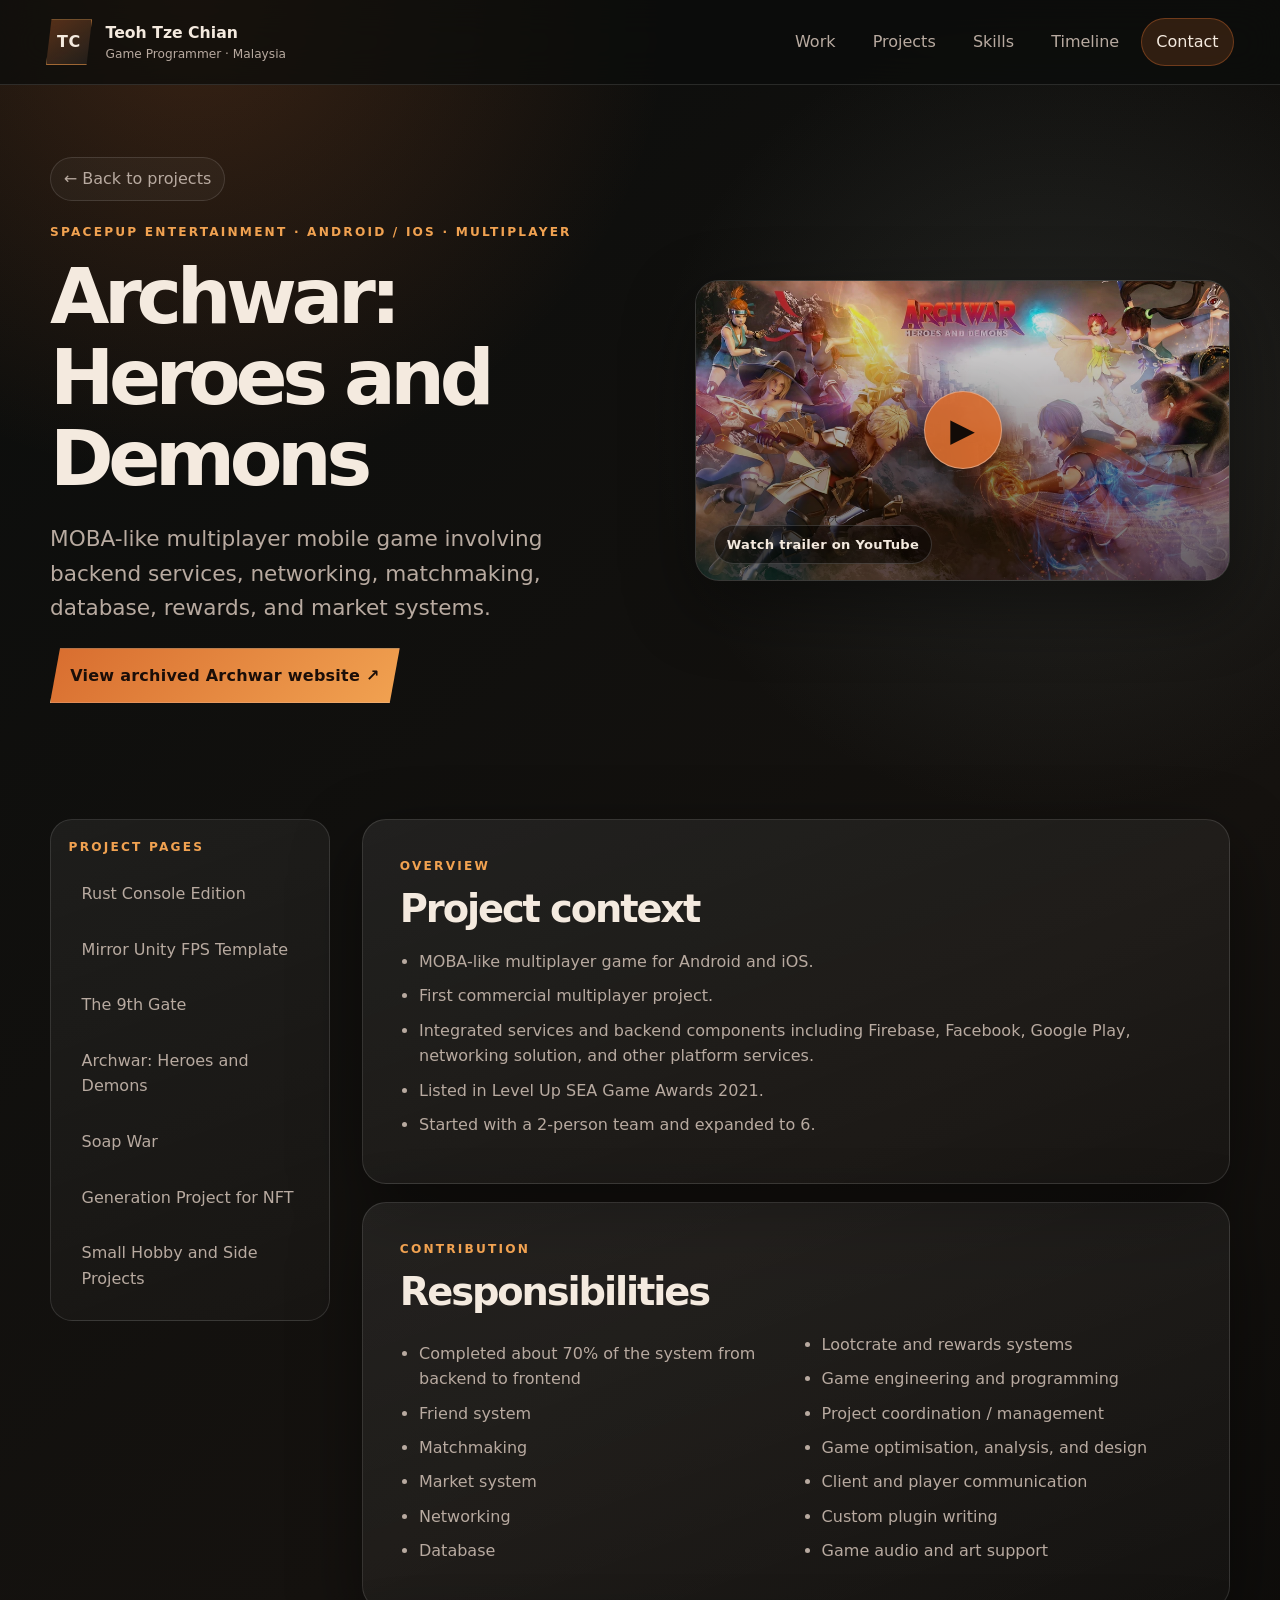
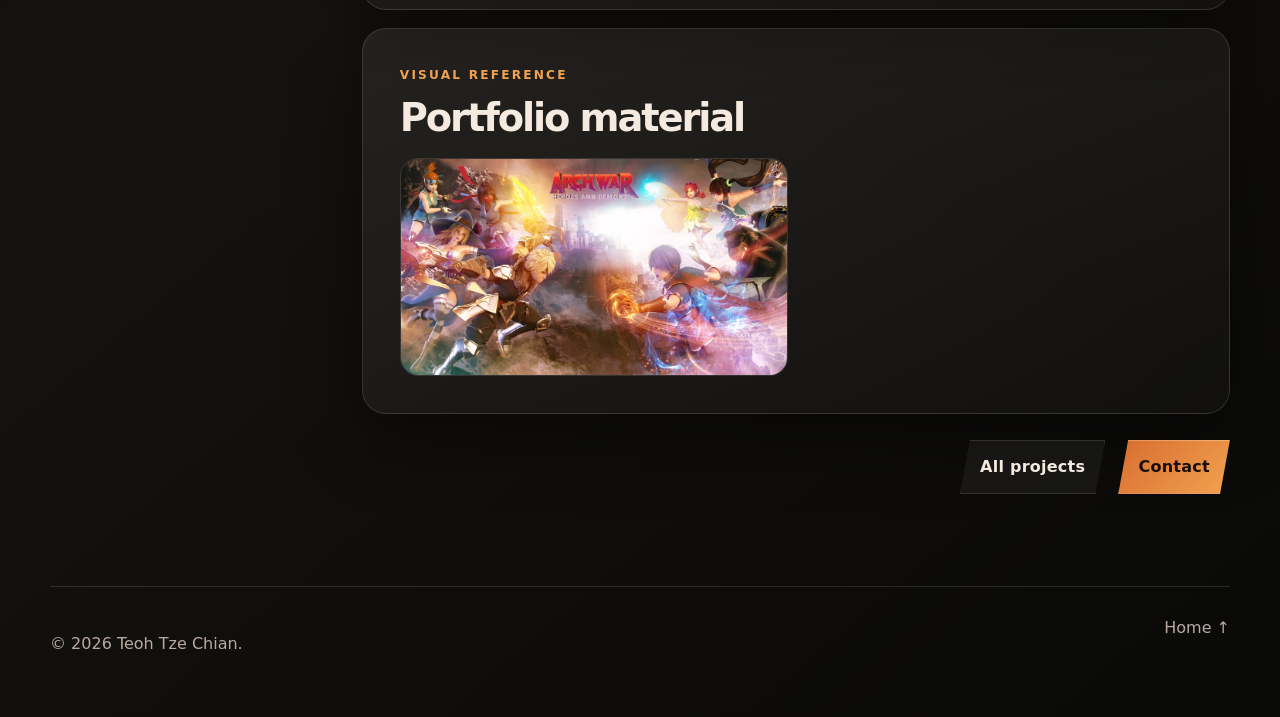
==== projects/archwar-heroes-and-demons.html @ 9b87b26b "Add files via upload" ====
<!doctype html>
<html lang="en">
<head>
  <meta charset="utf-8" />
  <meta name="viewport" content="width=device-width, initial-scale=1" />
  <meta name="description" content="Archwar: Heroes and Demons case study for Teoh Tze Chian portfolio." />
  <title>Archwar: Heroes and Demons — Teoh Tze Chian</title>
  <link rel="stylesheet" href="../style.css" />
</head>
<body>
  <div class="noise"></div>
  <header class="site-header">
    <a class="brand" href="../index.html#top" aria-label="Teoh Tze Chian portfolio home">
      <span class="brand-mark">TC</span>
      <span>
        <strong>Teoh Tze Chian</strong>
        <small>Game Programmer · Malaysia</small>
      </span>
    </a>
    <button class="nav-toggle" aria-label="Open menu" aria-expanded="false">☰</button>
    <nav class="nav">

      <a href="../index.html#work">Work</a>
      <a href="../index.html#projects">Projects</a>
      <a href="../index.html#skills">Skills</a>
      <a href="../index.html#timeline">Timeline</a>
      <a class="nav-cta" href="../index.html#contact">Contact</a>

    </nav>
  </header>

  <main>
    <section class="section project-hero-detail">
      <div class="reveal">
        <a class="back-link" href="../index.html#projects">← Back to projects</a>
        <p class="eyebrow">Spacepup Entertainment · Android / iOS · Multiplayer</p>
        <h1>Archwar: Heroes and Demons</h1>
        <p class="lead">MOBA-like multiplayer mobile game involving backend services, networking, matchmaking, database, rewards, and market systems.</p>
        <div class="project-link-actions">
          <a class="button primary" href="https://web.archive.org/web/20220521020016/http://archwar.com/" target="_blank" rel="noopener noreferrer">View archived Archwar website ↗</a>
        </div>
      </div>
      <a class="detail-visual trailer-link reveal" href="https://www.youtube.com/watch?v=JrUa4kXXRLE" target="_blank" rel="noopener noreferrer" aria-label="Open Archwar: Heroes and Demons trailer on YouTube">
        <img src="../assets/archwar-promo.png" alt="Archwar: Heroes and Demons trailer preview" loading="lazy">
        <span class="play-button" aria-hidden="true">▶</span>
        <span class="trailer-label">Watch trailer on YouTube</span>
      </a>
    </section>

    <section class="section detail-layout">
      <aside class="project-side reveal">
        <p class="eyebrow">Project pages</p>
        <nav class="side-nav">
          <a href="rust-console-edition.html">Rust Console Edition</a>
          <a href="mirror-unity-fps-template.html">Mirror Unity FPS Template</a>
<a href="the-9th-gate.html">The 9th Gate</a>
<a href="archwar-heroes-and-demons.html">Archwar: Heroes and Demons</a>
<a href="soap-war.html">Soap War</a>
<a href="nft-generation-tool.html">Generation Project for NFT</a>
<a href="side-projects.html">Small Hobby and Side Projects</a>
        </nav>
      </aside>

      <article class="case-study reveal">
        <div class="case-block">
          <p class="eyebrow">Overview</p>
          <h2>Project context</h2>
          <ul class="detail-list">
            <li>MOBA-like multiplayer game for Android and iOS.</li>
<li>First commercial multiplayer project.</li>
<li>Integrated services and backend components including Firebase, Facebook, Google Play, networking solution, and other platform services.</li>
<li>Listed in Level Up SEA Game Awards 2021.</li>
<li>Started with a 2-person team and expanded to 6.</li>
          </ul>
        </div>

        <div class="case-block">
          <p class="eyebrow">Contribution</p>
          <h2>Responsibilities</h2>
          <ul class="detail-list two-col">
            <li>Completed about 70% of the system from backend to frontend</li>
<li>Friend system</li>
<li>Matchmaking</li>
<li>Market system</li>
<li>Networking</li>
<li>Database</li>
<li>Lootcrate and rewards systems</li>
<li>Game engineering and programming</li>
<li>Project coordination / management</li>
<li>Game optimisation, analysis, and design</li>
<li>Client and player communication</li>
<li>Custom plugin writing</li>
<li>Game audio and art support</li>
          </ul>
        </div>

        <div class="case-block">
          <p class="eyebrow">Visual reference</p>
          <h2>Portfolio material</h2>
          <div class="detail-gallery">
            <img src="../assets/archwar-promo.webp" alt="Archwar: Heroes and Demons trailer promotional image" loading="lazy">
          </div>
        </div>

        <div class="case-footer">
          <a class="button ghost" href="../index.html#projects">All projects</a>
          <a class="button primary" href="../index.html#contact">Contact</a>
        </div>
      </article>
    </section>
  </main>

  <footer class="site-footer">
    <p>© <span id="year"></span> Teoh Tze Chian.</p>
    <a href="../index.html#top">Home ↑</a>
  </footer>

  <script src="../script.js"></script>
</body>
</html>
---- style.css ----
:root{
  --bg:#0b0d0c;
  --bg-2:#15120f;
  --panel:#181a18;
  --panel-2:#221c16;
  --text:#f4eadf;
  --muted:#b8aaa0;
  --line:rgba(255,255,255,.12);
  --accent:#d86d2f;
  --accent-2:#f1a251;
  --steel:#7e8b88;
  --shadow:0 24px 70px rgba(0,0,0,.45);
  --radius:24px;
  --max:1180px;
}
*{box-sizing:border-box}
html{scroll-behavior:smooth}
body{
  margin:0;
  font-family:Inter, ui-sans-serif, system-ui, -apple-system, BlinkMacSystemFont, "Segoe UI", sans-serif;
  color:var(--text);
  background:
    radial-gradient(circle at 15% 0%, rgba(216,109,47,.22), transparent 30rem),
    radial-gradient(circle at 82% 18%, rgba(126,139,136,.18), transparent 25rem),
    linear-gradient(140deg, var(--bg), var(--bg-2) 55%, #090908);
  line-height:1.6;
}
.noise{
  pointer-events:none;
  position:fixed;
  inset:0;
  opacity:.08;
  background-image:
    linear-gradient(90deg, rgba(255,255,255,.08) 1px, transparent 1px),
    linear-gradient(rgba(255,255,255,.06) 1px, transparent 1px);
  background-size:48px 48px;
  mask-image:linear-gradient(to bottom, #000, transparent 80%);
  z-index:0;
}
a{color:inherit;text-decoration:none}
img{max-width:100%;display:block}
.site-header{
  position:sticky;
  top:0;
  z-index:10;
  display:flex;
  align-items:center;
  justify-content:space-between;
  gap:1rem;
  padding:18px clamp(18px,4vw,46px);
  background:rgba(11,13,12,.74);
  backdrop-filter:blur(18px);
  border-bottom:1px solid var(--line);
}
.brand{display:flex;align-items:center;gap:.85rem}
.brand-mark{
  display:grid;
  place-items:center;
  width:46px;
  height:46px;
  border:1px solid rgba(241,162,81,.5);
  background:linear-gradient(145deg, rgba(216,109,47,.35), rgba(255,255,255,.06));
  clip-path:polygon(12% 0,100% 0,88% 100%,0 100%);
  font-weight:900;
  letter-spacing:.04em;
}
.brand strong{display:block;font-size:.98rem}
.brand small{display:block;color:var(--muted);font-size:.76rem}
.nav{display:flex;align-items:center;gap:.4rem}
.nav a{
  padding:.65rem .9rem;
  color:var(--muted);
  border:1px solid transparent;
  border-radius:999px;
}
.nav a:hover,.nav a:focus{color:var(--text);border-color:var(--line);background:rgba(255,255,255,.04)}
.nav .nav-cta{color:var(--text);background:rgba(216,109,47,.18);border-color:rgba(216,109,47,.38)}
.nav-toggle{display:none;background:none;border:1px solid var(--line);color:var(--text);border-radius:12px;padding:.5rem .7rem;font-size:1.1rem}
.section{
  width:min(var(--max), calc(100% - 32px));
  margin-inline:auto;
  padding:92px 0;
  position:relative;
  z-index:1;
}
.hero{
  min-height:calc(100vh - 83px);
  display:grid;
  grid-template-columns:1.12fr .88fr;
  gap:clamp(28px,5vw,64px);
  align-items:center;
}
.eyebrow{
  margin:0 0 .8rem;
  color:var(--accent-2);
  text-transform:uppercase;
  letter-spacing:.18em;
  font-size:.76rem;
  font-weight:800;
}
h1,h2,h3{line-height:1.06;margin:0}
h1{font-size:clamp(3rem,7vw,6.6rem);letter-spacing:-.07em;max-width:970px}
h2{font-size:clamp(2rem,4.2vw,4.5rem);letter-spacing:-.055em}
h3{font-size:1.45rem;letter-spacing:-.025em}
.lead{font-size:clamp(1.06rem,1.8vw,1.35rem);color:var(--muted);max-width:740px;margin:1.4rem 0 0}
.hero-actions,.contact-actions{display:flex;gap:.8rem;flex-wrap:wrap;margin-top:2rem}
.button{
  display:inline-flex;
  align-items:center;
  justify-content:center;
  min-height:48px;
  padding:.85rem 1.2rem;
  border-radius:0;
  clip-path:polygon(10px 0,100% 0,calc(100% - 10px) 100%,0 100%);
  border:1px solid var(--line);
  font-weight:800;
  letter-spacing:.015em;
  transition:transform .2s ease, background .2s ease, border-color .2s ease;
}
.button:hover{transform:translateY(-2px)}
.button.primary{background:linear-gradient(135deg, var(--accent), var(--accent-2));color:#1b0e08;border-color:rgba(255,255,255,.18)}
.button.ghost{background:rgba(255,255,255,.05);color:var(--text)}
.quick-stats{
  margin:2.6rem 0 0;
  display:grid;
  grid-template-columns:repeat(3, minmax(0,1fr));
  gap:.75rem;
}
.quick-stats div,.content-card,.skill-card,.project-card,.feature-project,.contact{
  border:1px solid var(--line);
  background:linear-gradient(160deg, rgba(255,255,255,.07), rgba(255,255,255,.025));
  box-shadow:var(--shadow);
}
.quick-stats div{padding:1rem;border-radius:18px}
.quick-stats dt{font-weight:900;color:var(--accent-2);font-size:1.1rem}
.quick-stats dd{margin:.15rem 0 0;color:var(--muted);font-size:.9rem}
.hero-panel{
  min-height:530px;
  display:grid;
  place-items:center;
  border-radius:var(--radius);
  background:
    linear-gradient(135deg, rgba(216,109,47,.16), transparent 42%),
    repeating-linear-gradient(145deg, rgba(255,255,255,.055) 0 1px, transparent 1px 18px);
  border:1px solid var(--line);
  position:relative;
  overflow:hidden;
}
.hero-panel:before{
  content:"";
  position:absolute;
  inset:14%;
  background:radial-gradient(circle, rgba(241,162,81,.22), transparent 64%);
  filter:blur(8px);
}
.rust-card{
  position:relative;
  width:min(420px, 86%);
  padding:2rem;
  border:1px solid rgba(241,162,81,.35);
  background:linear-gradient(160deg, rgba(34,28,22,.96), rgba(13,14,13,.92));
  clip-path:polygon(7% 0,100% 0,93% 100%,0 100%);
}
.status-light{
  width:10px;height:10px;border-radius:50%;background:var(--accent-2);display:inline-block;
  box-shadow:0 0 22px var(--accent-2);
}
.panel-label{color:var(--muted);text-transform:uppercase;letter-spacing:.15em;font-size:.72rem;font-weight:800}
.rust-card h2{font-size:2.45rem;margin:.4rem 0}
.rust-card p{color:var(--muted)}
.survival-loop{display:flex;gap:.5rem;flex-wrap:wrap;margin-top:1.3rem}
.survival-loop span,.tag-cloud span{
  border:1px solid rgba(241,162,81,.27);
  background:rgba(216,109,47,.08);
  padding:.45rem .65rem;
  border-radius:999px;
  color:#f6d1b6;
  font-size:.84rem;
}
.split{display:grid;grid-template-columns:.78fr 1.22fr;gap:40px;align-items:start}
.content-card{border-radius:var(--radius);padding:clamp(1.4rem,3vw,2.2rem)}
.content-card p{font-size:1.08rem;color:var(--muted);margin-top:0}
.tag-cloud{display:flex;gap:.6rem;flex-wrap:wrap;margin-top:1.2rem}
.center{text-align:center;margin-inline:auto;max-width:850px}
.project-grid{display:grid;grid-template-columns:repeat(2,minmax(0,1fr));gap:1rem;margin-top:1rem}
.feature-project{
  margin-top:2.5rem;
  border-radius:var(--radius);
  padding:clamp(1.3rem,3vw,2.2rem);
  display:grid;
  grid-template-columns:1.08fr .92fr;
  gap:2rem;
  align-items:center;
  background:
    radial-gradient(circle at 100% 0, rgba(216,109,47,.22), transparent 20rem),
    linear-gradient(160deg, rgba(255,255,255,.07), rgba(255,255,255,.025));
}
.feature-project p,.project-card p,.skill-card p,.timeline p,.contact p{color:var(--muted)}
.clean-list{padding-left:1.1rem;color:var(--text)}
.project-terminal{
  border:1px solid rgba(241,162,81,.25);
  background:#0a0b0a;
  border-radius:18px;
  overflow:hidden;
}
.terminal-bar{display:flex;gap:.45rem;padding:.8rem;border-bottom:1px solid var(--line);background:rgba(255,255,255,.04)}
.terminal-bar span{width:10px;height:10px;border-radius:50%;background:rgba(241,162,81,.7)}
pre{margin:0;padding:1.2rem;white-space:pre-wrap;color:#f7c18e}
code{font-family:"SFMono-Regular",Consolas,monospace;font-size:.95rem}
.project-card{border-radius:22px;overflow:hidden}
.project-card img{
  width:100%;
  aspect-ratio:16/9;
  object-fit:cover;
  border-bottom:1px solid var(--line);
  filter:saturate(.9) contrast(1.02);
}
.project-card div{padding:1.2rem}
.project-card ul{padding-left:1.1rem;color:var(--muted)}
.project-meta{color:var(--accent-2)!important;text-transform:uppercase;letter-spacing:.12em;font-size:.72rem;font-weight:800;margin:0 0 .5rem}
.skill-section{display:grid;grid-template-columns:.8fr 1.2fr;gap:42px}
.skill-grid{display:grid;grid-template-columns:repeat(2,minmax(0,1fr));gap:1rem}
.skill-card{border-radius:22px;padding:1.35rem}
.timeline{list-style:none;padding:0;margin:2.5rem 0 0;display:grid;gap:1rem}
.timeline li{
  display:grid;
  grid-template-columns:120px 1fr;
  gap:1.2rem;
  padding:1.2rem;
  border:1px solid var(--line);
  border-radius:22px;
  background:rgba(255,255,255,.035);
}
.timeline span{color:var(--accent-2);font-weight:900}
.contact{
  text-align:center;
  border-radius:var(--radius);
  padding:clamp(2rem,5vw,4rem);
  background:
    radial-gradient(circle at 50% 0, rgba(216,109,47,.2), transparent 24rem),
    linear-gradient(160deg, rgba(255,255,255,.07), rgba(255,255,255,.025));
}
.contact p{max-width:760px;margin:1rem auto 0}
.small-note{font-size:.88rem}
.site-footer{
  position:relative;
  z-index:1;
  width:min(var(--max), calc(100% - 32px));
  margin:0 auto;
  padding:28px 0 44px;
  display:flex;
  justify-content:space-between;
  gap:1rem;
  color:var(--muted);
  border-top:1px solid var(--line);
}
.reveal{opacity:0;transform:translateY(18px);transition:opacity .7s ease, transform .7s ease}
.reveal.visible{opacity:1;transform:none}
@media (max-width:900px){
  .nav-toggle{display:block}
  .nav{
    position:absolute;
    top:100%;
    right:16px;
    left:16px;
    display:none;
    flex-direction:column;
    align-items:stretch;
    padding:12px;
    border:1px solid var(--line);
    border-radius:18px;
    background:#10110f;
  }
  .nav.open{display:flex}
  .hero,.split,.feature-project,.skill-section{grid-template-columns:1fr}
  .hero{min-height:auto;padding-top:56px}
  .hero-panel{min-height:390px}
  .quick-stats,.project-grid,.skill-grid{grid-template-columns:1fr}
  .timeline li{grid-template-columns:1fr}
  .site-footer{flex-direction:column}
}
@media (prefers-reduced-motion:reduce){
  html{scroll-behavior:auto}
  .reveal{opacity:1;transform:none;transition:none}
  .button:hover{transform:none}
}


.section-intro{
  color:var(--muted);
  max-width:760px;
  margin:1rem auto 0;
}
.summary-grid{
  margin-top:2.5rem;
}
.project-card.clickable{
  color:inherit;
  text-decoration:none;
  transition:transform .22s ease, border-color .22s ease, background .22s ease;
}
.project-card.clickable:hover,
.project-card.clickable:focus{
  transform:translateY(-6px);
  border-color:rgba(241,162,81,.45);
  background:linear-gradient(160deg, rgba(216,109,47,.12), rgba(255,255,255,.035));
}
.read-more{
  display:inline-block;
  margin-top:.7rem;
  color:var(--accent-2);
  font-weight:900;
}
.project-hero-detail{
  display:grid;
  grid-template-columns:1fr .92fr;
  gap:clamp(28px,5vw,64px);
  align-items:center;
  padding-top:72px;
}
.project-hero-detail h1{
  font-size:clamp(3rem,6vw,6.2rem);
}
.back-link{
  display:inline-flex;
  margin-bottom:1.4rem;
  color:var(--muted);
  border:1px solid var(--line);
  padding:.5rem .8rem;
  border-radius:999px;
  background:rgba(255,255,255,.035);
}
.back-link:hover{color:var(--text);border-color:rgba(241,162,81,.4)}
.detail-visual{
  border:1px solid var(--line);
  border-radius:var(--radius);
  overflow:hidden;
  box-shadow:var(--shadow);
  background:rgba(255,255,255,.04);
}
.detail-visual img{
  width:100%;
  aspect-ratio:16/10;
  object-fit:cover;
}
.detail-layout{
  display:grid;
  grid-template-columns:280px 1fr;
  gap:2rem;
  align-items:start;
  padding-top:24px;
}
.project-side{
  position:sticky;
  top:104px;
  border:1px solid var(--line);
  border-radius:22px;
  padding:1.1rem;
  background:linear-gradient(160deg, rgba(255,255,255,.06), rgba(255,255,255,.025));
}
.side-nav{
  display:grid;
  gap:.45rem;
}
.side-nav a{
  padding:.65rem .75rem;
  border-radius:12px;
  color:var(--muted);
  border:1px solid transparent;
}
.side-nav a:hover{
  color:var(--text);
  border-color:rgba(241,162,81,.32);
  background:rgba(216,109,47,.08);
}
.case-study{
  display:grid;
  gap:1.1rem;
}
.case-block{
  border:1px solid var(--line);
  border-radius:var(--radius);
  padding:clamp(1.35rem,3vw,2.3rem);
  background:linear-gradient(160deg, rgba(255,255,255,.07), rgba(255,255,255,.025));
  box-shadow:var(--shadow);
}
.case-block h2{
  font-size:clamp(1.75rem,3vw,3.1rem);
}
.detail-list{
  margin:1.2rem 0 0;
  padding-left:1.2rem;
  color:var(--muted);
}
.detail-list li{margin:.55rem 0}
.detail-list.two-col{
  columns:2;
  column-gap:2rem;
}
.detail-list.two-col li{
  break-inside:avoid;
}
.detail-gallery{
  display:grid;
  grid-template-columns:repeat(2,minmax(0,1fr));
  gap:1rem;
  margin-top:1.2rem;
}
.detail-gallery img{
  border-radius:18px;
  border:1px solid var(--line);
  width:100%;
  aspect-ratio:16/9;
  object-fit:cover;
}
.case-footer{
  display:flex;
  justify-content:flex-end;
  gap:.8rem;
  flex-wrap:wrap;
  margin-top:.5rem;
}
@media (max-width:900px){
  .project-hero-detail,.detail-layout{grid-template-columns:1fr}
  .project-side{position:relative;top:auto}
  .detail-list.two-col{columns:1}
  .detail-gallery{grid-template-columns:1fr}
}






.summary-line{
  margin:1rem 0 0;
  max-width:620px;
  color:var(--muted);
  font-size:clamp(1rem,1.5vw,1.18rem);
  line-height:1.65;
}


/* Hero V2: compact role line, spacious portfolio summary, small right widget */
.hero-v2{
  grid-template-columns:minmax(0, 1fr) minmax(260px, 360px);
  min-height:calc(100vh - 83px);
  align-items:center;
}
.hero-role{
  white-space:nowrap;
  display:block;
  width:max-content;
  max-width:none;
  padding:.55rem .8rem;
  margin-bottom:1.35rem;
  border-left:4px solid var(--accent-2);
  background:linear-gradient(90deg, rgba(216,109,47,.13), transparent);
  font-size:clamp(.68rem, .9vw, .82rem);
  letter-spacing:.12em;
}
.portfolio-intro{
  position:relative;
  max-width:900px;
  padding:0 0 0 clamp(1rem,2vw,1.45rem);
}
.portfolio-intro:before{
  content:"";
  position:absolute;
  left:0;
  top:.35rem;
  bottom:.45rem;
  width:1px;
  background:linear-gradient(to bottom, var(--accent-2), rgba(241,162,81,0));
}
.portfolio-intro .summary-kicker{
  margin:0 0 .55rem;
  color:var(--accent-2);
  text-transform:uppercase;
  letter-spacing:.18em;
  font-size:.72rem;
  font-weight:900;
}
.portfolio-intro h1{
  max-width:820px;
  font-size:clamp(3rem,6.2vw,6rem);
  letter-spacing:-.065em;
}
.portfolio-intro .summary-line{
  max-width:760px;
  margin:1.15rem 0 0;
  color:var(--muted);
  font-size:clamp(1.05rem,1.7vw,1.32rem);
  line-height:1.58;
}
.focus-widget{
  align-self:center;
  border:1px solid rgba(241,162,81,.28);
  border-radius:22px;
  padding:1.25rem;
  background:
    radial-gradient(circle at 100% 0, rgba(216,109,47,.2), transparent 13rem),
    linear-gradient(160deg, rgba(255,255,255,.07), rgba(255,255,255,.025));
  box-shadow:var(--shadow);
}
.widget-top{
  display:flex;
  align-items:center;
  gap:.55rem;
  margin-bottom:.95rem;
}
.widget-top p{
  margin:0;
  color:var(--accent-2);
  text-transform:uppercase;
  letter-spacing:.16em;
  font-size:.68rem;
  font-weight:900;
}
.focus-widget h2{
  font-size:clamp(1.5rem,2.2vw,2.15rem);
  letter-spacing:-.04em;
}
.focus-widget p{
  color:var(--muted);
  margin:.85rem 0 0;
  font-size:.95rem;
}
.widget-tags{
  display:flex;
  flex-wrap:wrap;
  gap:.45rem;
  margin-top:1rem;
}
.widget-tags span{
  border:1px solid rgba(241,162,81,.25);
  background:rgba(216,109,47,.08);
  color:#f6d1b6;
  border-radius:999px;
  padding:.35rem .55rem;
  font-size:.78rem;
}
@media (max-width:1120px){
  .hero-role{
    white-space:normal;
    width:auto;
    line-height:1.55;
  }
}
@media (max-width:900px){
  .hero-v2{
    grid-template-columns:1fr;
    min-height:auto;
  }
  .focus-widget{
    width:100%;
  }
  .portfolio-intro h1{
    font-size:clamp(2.55rem,12vw,4.3rem);
  }
}


/* Hero V3 refinements */
.portfolio-intro h1{
  white-space:nowrap;
  max-width:none;
  font-size:clamp(2.9rem,5.4vw,5.35rem);
}
.hero-v2 .quick-stats dt{
  font-size:clamp(.92rem,1.25vw,1.08rem);
  line-height:1.15;
}
.hero-v2 .quick-stats div{
  min-height:104px;
  display:flex;
  flex-direction:column;
  justify-content:center;
}
@media (max-width:900px){
  .portfolio-intro h1{
    white-space:normal;
    max-width:820px;
  }
}


/* Hero V4: keep summary clean, pin current-focus widget to top-right */
.hero-v2{
  position:relative;
  display:block;
  min-height:calc(100vh - 83px);
  padding-right:0;
}
.hero-v2 .hero-copy{
  max-width:100%;
}
.hero-v2 .portfolio-intro{
  max-width:none;
}
.hero-v2 .portfolio-intro h1{
  white-space:nowrap;
  max-width:none;
  width:max-content;
  font-size:clamp(2.85rem,5.25vw,5.15rem);
}
.hero-v2 .portfolio-intro .summary-line{
  max-width:880px;
}
.hero-v2 .focus-widget{
  position:absolute;
  top:78px;
  right:0;
  width:300px;
  max-width:300px;
  padding:1rem;
  z-index:2;
}
.hero-v2 .focus-widget h2{
  font-size:1.45rem;
}
.hero-v2 .focus-widget p{
  font-size:.86rem;
  line-height:1.55;
}
.hero-v2 .widget-tags span{
  font-size:.72rem;
  padding:.28rem .48rem;
}
@media (max-width:1180px){
  .hero-v2 .focus-widget{
    position:relative;
    top:auto;
    right:auto;
    width:100%;
    max-width:none;
    margin-top:2rem;
  }
}
@media (max-width:900px){
  .hero-v2 .portfolio-intro h1{
    white-space:normal;
    width:auto;
  }
}


/* Hero V5: no-overlap layout
   Top row: role text + current-focus widget
   Second row: portfolio summary across the full width */
.hero-v2{
  display:grid !important;
  grid-template-columns:minmax(0, 1fr) 300px !important;
  grid-template-rows:auto auto !important;
  column-gap:2rem !important;
  row-gap:2.2rem !important;
  align-items:start !important;
  position:relative !important;
}
.hero-v2 .hero-copy{
  display:contents;
}
.hero-v2 .hero-role{
  grid-column:1 / 2;
  grid-row:1;
  align-self:start;
  margin:0;
  max-width:100%;
  white-space:normal;
}
.hero-v2 .focus-widget{
  grid-column:2 / 3;
  grid-row:1;
  position:static !important;
  align-self:start;
  width:300px;
  max-width:300px;
  padding:.95rem;
  z-index:1;
}
.hero-v2 .portfolio-intro{
  grid-column:1 / -1;
  grid-row:2;
  max-width:none;
}
.hero-v2 .portfolio-intro h1{
  white-space:nowrap;
  width:max-content;
  max-width:none;
  font-size:clamp(2.85rem,5.25vw,5.15rem);
}
.hero-v2 .portfolio-intro .summary-line{
  max-width:900px;
}
.hero-v2 .hero-actions{
  grid-column:1 / -1;
  grid-row:3;
  margin-top:0;
}
.hero-v2 .quick-stats{
  grid-column:1 / -1;
  grid-row:4;
}
@media (max-width:1180px){
  .hero-v2{
    grid-template-columns:1fr !important;
  }
  .hero-v2 .hero-role,
  .hero-v2 .focus-widget,
  .hero-v2 .portfolio-intro,
  .hero-v2 .hero-actions,
  .hero-v2 .quick-stats{
    grid-column:1 / -1;
  }
  .hero-v2 .focus-widget{
    grid-row:2;
    width:100%;
    max-width:none;
  }
  .hero-v2 .portfolio-intro{
    grid-row:3;
  }
  .hero-v2 .hero-actions{
    grid-row:4;
  }
  .hero-v2 .quick-stats{
    grid-row:5;
  }
  .hero-v2 .portfolio-intro h1{
    white-space:normal;
    width:auto;
  }
}


/* Hero V6: floating current-focus widget, no reserved hero gap */
.hero-v2{
  display:block !important;
  min-height:calc(100vh - 83px);
  padding-top:clamp(72px,10vh,128px);
}
.hero-v2 .hero-copy{
  display:block !important;
  max-width:none;
}
.hero-v2 .hero-role{
  display:block;
  width:fit-content;
  max-width:calc(100vw - 420px);
  margin:0 0 1.5rem 0;
  white-space:normal;
}
.hero-v2 .portfolio-intro{
  max-width:none;
}
.hero-v2 .portfolio-intro h1{
  white-space:nowrap;
  width:max-content;
  max-width:none;
  font-size:clamp(2.85rem,5.25vw,5.15rem);
}
.hero-v2 .portfolio-intro .summary-line{
  max-width:900px;
}
.hero-v2 .hero-actions{
  margin-top:2rem;
}
.hero-v2 .quick-stats{
  margin-top:2.6rem;
}
.floating-focus{
  position:fixed !important;
  top:96px;
  right:clamp(18px,4vw,46px);
  width:280px !important;
  max-width:280px !important;
  padding:.95rem !important;
  z-index:9;
  backdrop-filter:blur(18px);
}
.floating-focus h2{
  font-size:1.35rem !important;
}
.floating-focus p{
  font-size:.84rem !important;
  line-height:1.55 !important;
}
.floating-focus .widget-tags span{
  font-size:.7rem !important;
  padding:.26rem .45rem !important;
}
@media (max-width:1180px){
  .hero-v2 .hero-role{
    max-width:none;
  }
  .floating-focus{
    position:static !important;
    width:min(100% - 32px, 760px) !important;
    max-width:760px !important;
    margin:20px auto 0;
  }
}
@media (max-width:900px){
  .hero-v2{
    padding-top:56px;
  }
  .hero-v2 .portfolio-intro h1{
    white-space:normal;
    width:auto;
  }
}


/* Make the floating current-focus widget behave like a clickable project shortcut */
a.floating-focus{
  color:inherit;
  text-decoration:none;
  cursor:pointer;
  transition:transform .22s ease, border-color .22s ease, background .22s ease;
}
a.floating-focus:hover,
a.floating-focus:focus{
  transform:translateY(-3px);
  border-color:rgba(241,162,81,.55);
  background:
    radial-gradient(circle at 100% 0, rgba(216,109,47,.28), transparent 13rem),
    linear-gradient(160deg, rgba(255,255,255,.09), rgba(255,255,255,.035));
}
a.floating-focus:after{
  content:"View project →";
  display:inline-block;
  margin-top:.85rem;
  color:var(--accent-2);
  font-size:.76rem;
  font-weight:900;
  letter-spacing:.04em;
}




/* Hero V12: richer top area without the previous engineering focus strip */
.hero-v2{
  min-height:auto !important;
  padding-top:clamp(62px,8vh,96px) !important;
  padding-bottom:clamp(58px,8vh,90px) !important;
}
.hero-info-panel{
  max-width:1180px;
  margin-top:2rem;
  display:grid;
  grid-template-columns:minmax(0, .92fr) minmax(420px, 1.08fr);
  gap:1rem;
  align-items:stretch;
}
.hero-info-copy{
  border:1px solid var(--line);
  border-radius:22px;
  padding:1.25rem;
  background:
    radial-gradient(circle at 0 0, rgba(216,109,47,.13), transparent 14rem),
    linear-gradient(160deg, rgba(255,255,255,.06), rgba(255,255,255,.025));
}
.hero-info-copy .eyebrow{
  margin-bottom:.7rem;
}
.hero-info-copy h2{
  font-size:clamp(1.45rem,2.4vw,2.35rem);
  letter-spacing:-.04em;
}
.hero-info-copy p{
  color:var(--muted);
  margin:.8rem 0 0;
  font-size:.98rem;
}
.hero-mini-grid{
  display:grid;
  grid-template-columns:repeat(3, minmax(0,1fr));
  gap:.8rem;
}
.hero-mini-grid a{
  display:block;
  min-height:100%;
  padding:1rem;
  border:1px solid var(--line);
  border-radius:18px;
  color:inherit;
  text-decoration:none;
  background:
    linear-gradient(145deg, rgba(255,255,255,.055), rgba(255,255,255,.025)),
    repeating-linear-gradient(135deg, rgba(255,255,255,.025) 0 1px, transparent 1px 14px);
  transition:transform .22s ease, border-color .22s ease, background .22s ease;
}
.hero-mini-grid a:hover,
.hero-mini-grid a:focus{
  transform:translateY(-4px);
  border-color:rgba(241,162,81,.45);
  background:
    linear-gradient(145deg, rgba(216,109,47,.12), rgba(255,255,255,.035)),
    repeating-linear-gradient(135deg, rgba(255,255,255,.03) 0 1px, transparent 1px 14px);
}
.hero-mini-grid span{
  display:block;
  color:var(--accent-2);
  text-transform:uppercase;
  letter-spacing:.14em;
  font-size:.66rem;
  font-weight:900;
  margin-bottom:.55rem;
}
.hero-mini-grid strong{
  display:block;
  font-size:1rem;
  line-height:1.15;
}
.hero-mini-grid small{
  display:block;
  margin-top:.5rem;
  color:var(--muted);
  line-height:1.4;
  font-size:.8rem;
}
@media (max-width:1180px){
  .hero-info-panel{
    grid-template-columns:1fr;
    max-width:760px;
  }
}
@media (max-width:760px){
  .hero-mini-grid{
    grid-template-columns:1fr;
  }
}


/* Hero V13: longer profile copy and fuller mini cards */
.hero-v2 .portfolio-intro .summary-line{
  max-width:1040px;
}
.hero-info-panel{
  grid-template-columns:minmax(0, .98fr) minmax(480px, 1.02fr);
}
.hero-info-copy p{
  font-size:1rem;
  line-height:1.72;
}
.hero-mini-grid a{
  min-height:190px;
  display:flex;
  flex-direction:column;
}
.hero-mini-grid small{
  font-size:.82rem;
  line-height:1.55;
}
.hero-mini-grid strong{
  font-size:1.06rem;
}
@media (max-width:1180px){
  .hero-info-panel{
    grid-template-columns:1fr;
  }
  .hero-mini-grid a{
    min-height:auto;
  }
}


/* Work section: fuller professional content card */
.work-profile-card{
  padding:clamp(1.45rem,3vw,2.4rem);
}
.work-profile-card .profile-lead{
  font-size:1.08rem;
  line-height:1.75;
  margin:0;
}
.profile-breakdown{
  display:grid;
  grid-template-columns:repeat(3, minmax(0,1fr));
  gap:.85rem;
  margin-top:1.35rem;
}
.profile-breakdown div{
  border:1px solid var(--line);
  border-radius:18px;
  padding:1rem;
  background:rgba(255,255,255,.035);
}
.profile-breakdown h3{
  font-size:1.05rem;
  color:var(--text);
  margin:0;
}
.profile-breakdown p{
  margin:.65rem 0 0;
  font-size:.91rem;
  line-height:1.6;
}
.profile-achievements{
  display:grid;
  grid-template-columns:repeat(3, minmax(0,1fr));
  gap:.85rem;
  margin-top:.85rem;
}
.profile-achievements div{
  border:1px solid rgba(241,162,81,.25);
  border-radius:18px;
  padding:1rem;
  background:
    linear-gradient(145deg, rgba(216,109,47,.09), rgba(255,255,255,.025)),
    repeating-linear-gradient(135deg, rgba(255,255,255,.02) 0 1px, transparent 1px 14px);
}
.profile-achievements span{
  display:block;
  color:var(--accent-2);
  text-transform:uppercase;
  letter-spacing:.14em;
  font-size:.66rem;
  font-weight:900;
  margin-bottom:.45rem;
}
.profile-achievements strong{
  display:block;
  font-size:1.02rem;
  line-height:1.15;
}
.profile-achievements small{
  display:block;
  color:var(--muted);
  margin-top:.45rem;
  line-height:1.45;
  font-size:.8rem;
}
.work-profile-card .tag-cloud{
  margin-top:1.2rem;
}
@media (max-width:1100px){
  .profile-breakdown,
  .profile-achievements{
    grid-template-columns:1fr;
  }
}


/* Work section V2: timed profile slideshow */
.profile-slider{
  margin-top:1.35rem;
  border:1px solid rgba(241,162,81,.25);
  border-radius:22px;
  overflow:hidden;
  background:
    radial-gradient(circle at 100% 0, rgba(216,109,47,.12), transparent 18rem),
    linear-gradient(160deg, rgba(255,255,255,.055), rgba(255,255,255,.025));
}
.profile-slide-tabs{
  display:grid;
  grid-template-columns:repeat(5, minmax(0,1fr));
  border-bottom:1px solid var(--line);
  background:rgba(0,0,0,.18);
}
.profile-slide-tabs button{
  appearance:none;
  border:0;
  border-right:1px solid var(--line);
  background:transparent;
  color:var(--muted);
  padding:.85rem .7rem;
  text-align:left;
  font:inherit;
  font-weight:900;
  font-size:.78rem;
  letter-spacing:.02em;
  cursor:pointer;
  transition:background .22s ease, color .22s ease;
}
.profile-slide-tabs button:last-child{
  border-right:0;
}
.profile-slide-tabs button span{
  display:block;
  color:var(--accent-2);
  font-size:.62rem;
  letter-spacing:.16em;
  margin-bottom:.28rem;
}
.profile-slide-tabs button.active,
.profile-slide-tabs button:hover,
.profile-slide-tabs button:focus{
  color:var(--text);
  background:linear-gradient(145deg, rgba(216,109,47,.22), rgba(255,255,255,.045));
}
.profile-slide-window{
  position:relative;
  min-height:240px;
  padding:clamp(1.25rem,3vw,2rem);
}
.profile-slide{
  position:absolute;
  inset:clamp(1.25rem,3vw,2rem);
  opacity:0;
  transform:translateX(18px);
  pointer-events:none;
  transition:opacity .7s ease, transform .7s ease;
}
.profile-slide.active{
  opacity:1;
  transform:translateX(0);
  pointer-events:auto;
}
.profile-slide h3{
  font-size:clamp(1.35rem,2.6vw,2.25rem);
  letter-spacing:-.04em;
  max-width:760px;
}
.profile-slide p:not(.eyebrow){
  max-width:880px;
  margin:.9rem 0 0;
  color:var(--muted);
  font-size:1.02rem;
  line-height:1.75;
}
@media (max-width:900px){
  .profile-slide-tabs{
    grid-template-columns:1fr;
  }
  .profile-slide-tabs button{
    border-right:0;
    border-bottom:1px solid var(--line);
  }
  .profile-slide-window{
    min-height:360px;
  }
}


/* Work slideshow: make long slide content scrollable */
.profile-slide-window{
  max-height:260px;
  overflow-y:auto;
  scrollbar-width:thin;
  scrollbar-color:rgba(241,162,81,.65) rgba(255,255,255,.08);
}
.profile-slide-window::-webkit-scrollbar{
  width:8px;
}
.profile-slide-window::-webkit-scrollbar-track{
  background:rgba(255,255,255,.08);
  border-radius:999px;
}
.profile-slide-window::-webkit-scrollbar-thumb{
  background:rgba(241,162,81,.65);
  border-radius:999px;
}
.profile-slide{
  bottom:auto;
  min-height:calc(100% - clamp(2.5rem,6vw,4rem));
  padding-bottom:1.25rem;
}
@media (max-width:900px){
  .profile-slide-window{
    max-height:320px;
  }
}


/* V17: line management stat fit */
.quick-stats dt{
  line-height:1.15;
}


/* Project detail trailer embed */
.detail-video{
  aspect-ratio:16/9;
  background:#050505;
}
.detail-video iframe{
  width:100%;
  height:100%;
  border:0;
  display:block;
}


/* Project trailer link card: avoids YouTube iframe error 153 in local/static preview */
.trailer-link{
  position:relative;
  display:block;
  color:inherit;
  text-decoration:none;
  aspect-ratio:16/9;
}
.trailer-link img{
  width:100%;
  height:100%;
  object-fit:cover;
  transition:transform .3s ease, filter .3s ease;
}
.trailer-link:before{
  content:"";
  position:absolute;
  inset:0;
  background:linear-gradient(180deg, rgba(0,0,0,.08), rgba(0,0,0,.62));
  z-index:1;
}
.trailer-link:hover img,
.trailer-link:focus img{
  transform:scale(1.035);
  filter:saturate(1.08) contrast(1.05);
}
.play-button{
  position:absolute;
  left:50%;
  top:50%;
  transform:translate(-50%, -50%);
  z-index:2;
  display:grid;
  place-items:center;
  width:78px;
  height:78px;
  border-radius:50%;
  background:rgba(216,109,47,.92);
  color:#120b07;
  font-size:2rem;
  font-weight:900;
  box-shadow:0 20px 55px rgba(0,0,0,.45);
  border:1px solid rgba(255,255,255,.35);
}
.trailer-label{
  position:absolute;
  left:1.1rem;
  bottom:1rem;
  z-index:2;
  color:var(--text);
  background:rgba(0,0,0,.48);
  border:1px solid rgba(255,255,255,.16);
  border-radius:999px;
  padding:.5rem .75rem;
  font-size:.82rem;
  font-weight:900;
  letter-spacing:.02em;
}


/* V23: reliable project card media display */
.project-card img{
  display:block;
  width:100%;
  height:auto;
  min-height:220px;
  aspect-ratio:16/9;
  object-fit:cover;
  background:rgba(255,255,255,.05);
}
.project-card.clickable{
  overflow:hidden;
}
.detail-gallery img{
  object-fit:cover;
}


/* Work profile slideshow */
.profile-slider{
  margin-top:1.35rem;
  border:1px solid rgba(241,162,81,.25);
  border-radius:22px;
  overflow:hidden;
  background:
    radial-gradient(circle at 100% 0, rgba(216,109,47,.12), transparent 18rem),
    linear-gradient(160deg, rgba(255,255,255,.055), rgba(255,255,255,.025));
}
.profile-slide-tabs{
  display:grid;
  grid-template-columns:repeat(5, minmax(0,1fr));
  border-bottom:1px solid var(--line);
  background:rgba(0,0,0,.18);
}
.profile-slide-tabs button{
  appearance:none;
  border:0;
  border-right:1px solid var(--line);
  background:transparent;
  color:var(--muted);
  padding:.85rem .7rem;
  text-align:left;
  font:inherit;
  font-weight:900;
  font-size:.78rem;
  letter-spacing:.02em;
  cursor:pointer;
  transition:background .22s ease, color .22s ease;
}
.profile-slide-tabs button:last-child{border-right:0}
.profile-slide-tabs button span{
  display:block;
  color:var(--accent-2);
  font-size:.62rem;
  letter-spacing:.16em;
  margin-bottom:.28rem;
}
.profile-slide-tabs button.active,
.profile-slide-tabs button:hover,
.profile-slide-tabs button:focus{
  color:var(--text);
  background:linear-gradient(145deg, rgba(216,109,47,.22), rgba(255,255,255,.045));
}
.profile-slide-window{
  position:relative;
  min-height:240px;
  max-height:280px;
  overflow-y:auto;
  padding:clamp(1.25rem,3vw,2rem);
  scrollbar-width:thin;
  scrollbar-color:rgba(241,162,81,.65) rgba(255,255,255,.08);
}
.profile-slide-window::-webkit-scrollbar{width:8px}
.profile-slide-window::-webkit-scrollbar-track{
  background:rgba(255,255,255,.08);
  border-radius:999px;
}
.profile-slide-window::-webkit-scrollbar-thumb{
  background:rgba(241,162,81,.65);
  border-radius:999px;
}
.profile-slide{
  position:absolute;
  inset:clamp(1.25rem,3vw,2rem);
  bottom:auto;
  opacity:0;
  transform:translateX(18px);
  pointer-events:none;
  transition:opacity .7s ease, transform .7s ease;
  padding-bottom:1.25rem;
}
.profile-slide.active{
  opacity:1;
  transform:translateX(0);
  pointer-events:auto;
}
.profile-slide h3{
  font-size:clamp(1.35rem,2.6vw,2.25rem);
  letter-spacing:-.04em;
  max-width:760px;
}
.profile-slide p:not(.eyebrow){
  max-width:880px;
  margin:.9rem 0 0;
  color:var(--muted);
  font-size:1.02rem;
  line-height:1.75;
}
@media (max-width:900px){
  .profile-slide-tabs{grid-template-columns:1fr}
  .profile-slide-tabs button{
    border-right:0;
    border-bottom:1px solid var(--line);
  }
  .profile-slide-window{
    min-height:360px;
    max-height:360px;
  }
}


/* V25: achievement card and project external links */
.achievement-card{
  max-width:1180px;
  margin-top:2rem;
  display:grid;
  grid-template-columns:110px minmax(0,1fr);
  gap:1.25rem;
  align-items:center;
  border:1px solid rgba(241,162,81,.28);
  border-radius:22px;
  padding:1.2rem;
  background:
    radial-gradient(circle at 0 0, rgba(216,109,47,.16), transparent 18rem),
    linear-gradient(160deg, rgba(255,255,255,.06), rgba(255,255,255,.025));
  box-shadow:var(--shadow);
}
.achievement-logo{
  width:92px;
  height:92px;
  border-radius:22px;
  display:grid;
  place-items:center;
  background:#39353f;
  border:1px solid rgba(255,255,255,.14);
  overflow:hidden;
}
.achievement-logo img{
  width:100%;
  height:100%;
  object-fit:cover;
}
.achievement-card h2{
  font-size:clamp(1.55rem,3vw,2.8rem);
  letter-spacing:-.045em;
}
.achievement-card p:not(.eyebrow){
  color:var(--muted);
  margin:.65rem 0 0;
}
.external-project-link{
  display:inline-block;
  margin-top:.55rem;
  margin-left:.75rem;
  color:var(--muted);
  font-size:.86rem;
  font-weight:900;
  cursor:pointer;
}
.external-project-link:hover{
  color:var(--accent-2);
}
.project-link-actions{
  display:flex;
  flex-wrap:wrap;
  gap:.75rem;
  margin-top:1.4rem;
}
@media (max-width:700px){
  .achievement-card{
    grid-template-columns:1fr;
  }
}


.case-copy{
  color:var(--muted);
  font-size:1.02rem;
  line-height:1.75;
  margin:1rem 0 0;
}


/* Achievement card */
.achievement-card{
  max-width:1180px;
  margin-top:2rem;
  display:grid;
  grid-template-columns:110px minmax(0,1fr);
  gap:1.25rem;
  align-items:center;
  border:1px solid rgba(241,162,81,.28);
  border-radius:22px;
  padding:1.2rem;
  background:
    radial-gradient(circle at 0 0, rgba(216,109,47,.16), transparent 18rem),
    linear-gradient(160deg, rgba(255,255,255,.06), rgba(255,255,255,.025));
  box-shadow:var(--shadow);
}
.achievement-logo{
  width:92px;
  height:92px;
  border-radius:22px;
  display:grid;
  place-items:center;
  background:#39353f;
  border:1px solid rgba(255,255,255,.14);
  overflow:hidden;
}
.achievement-logo img{
  width:100%;
  height:100%;
  object-fit:cover;
}
.achievement-card h2{
  font-size:clamp(1.55rem,3vw,2.8rem);
  letter-spacing:-.045em;
}
.achievement-card p:not(.eyebrow){
  color:var(--muted);
  margin:.65rem 0 0;
}
@media (max-width:700px){
  .achievement-card{
    grid-template-columns:1fr;
  }
}
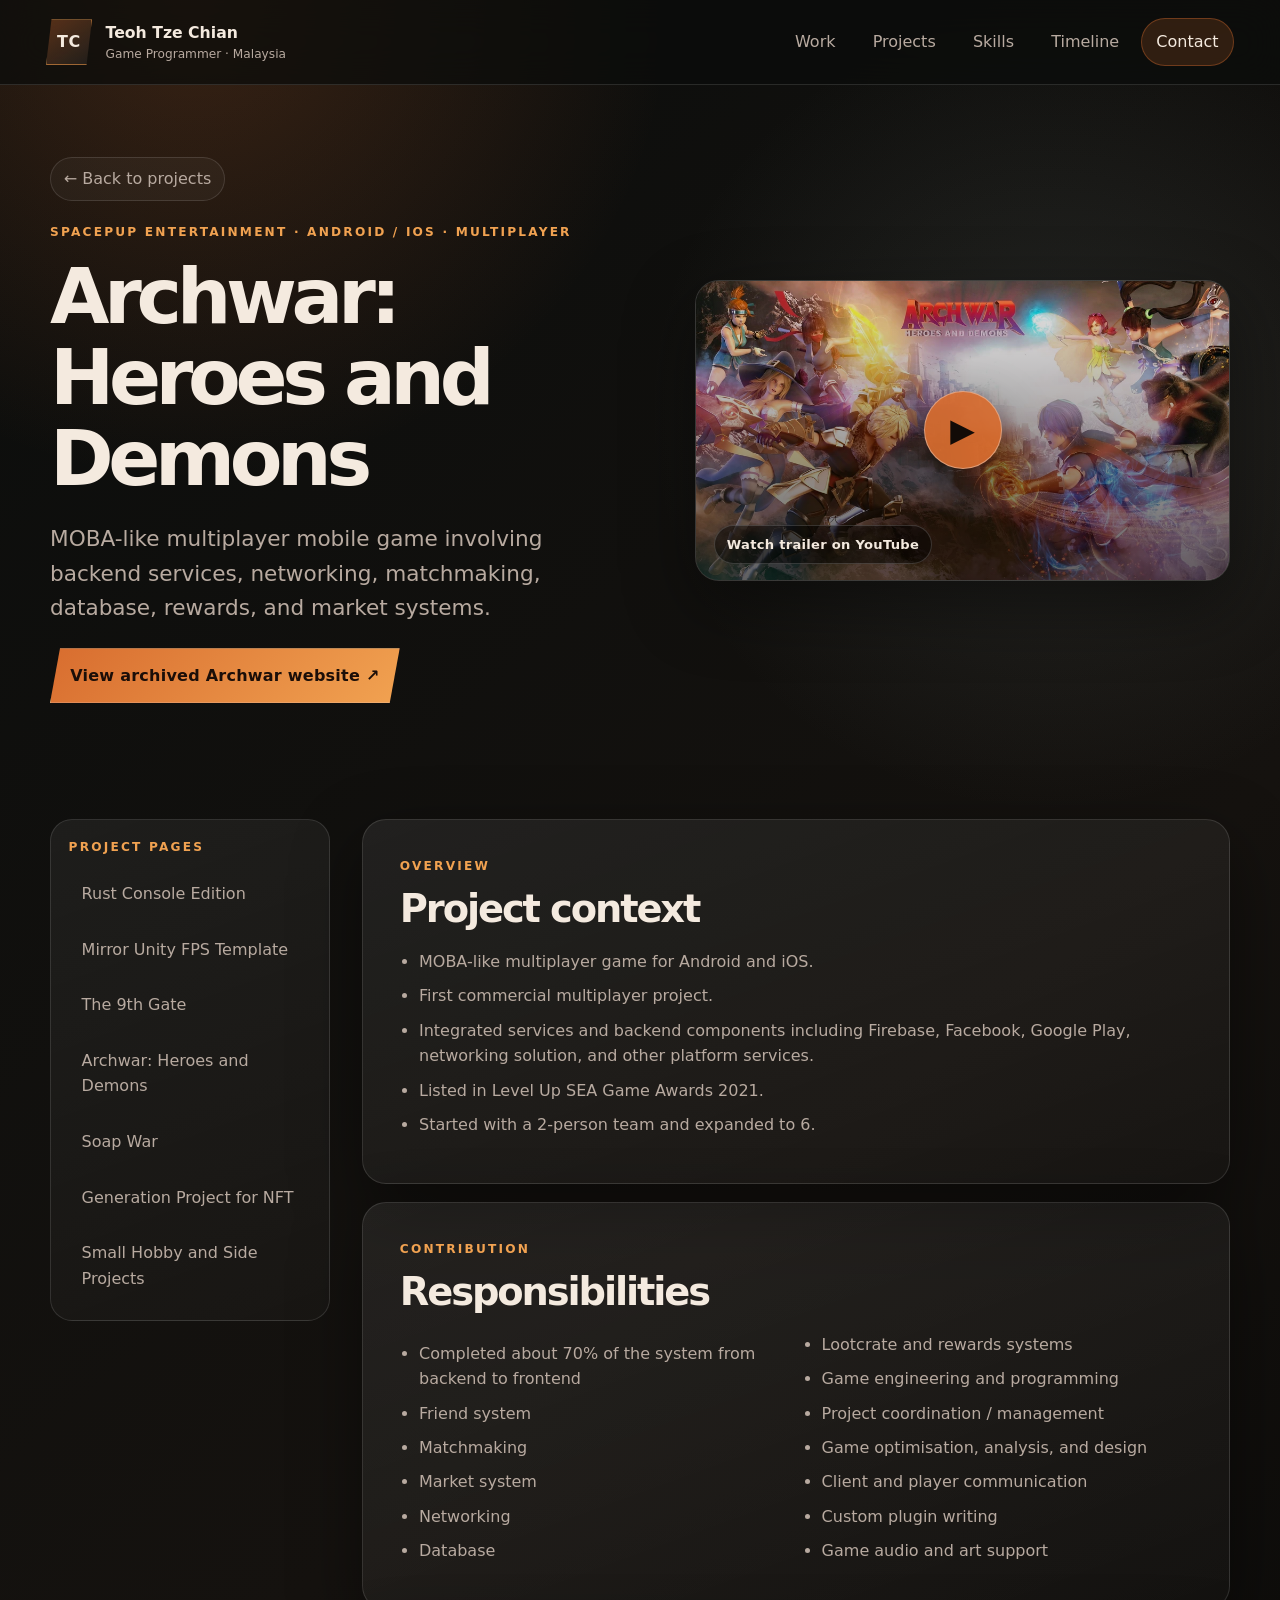
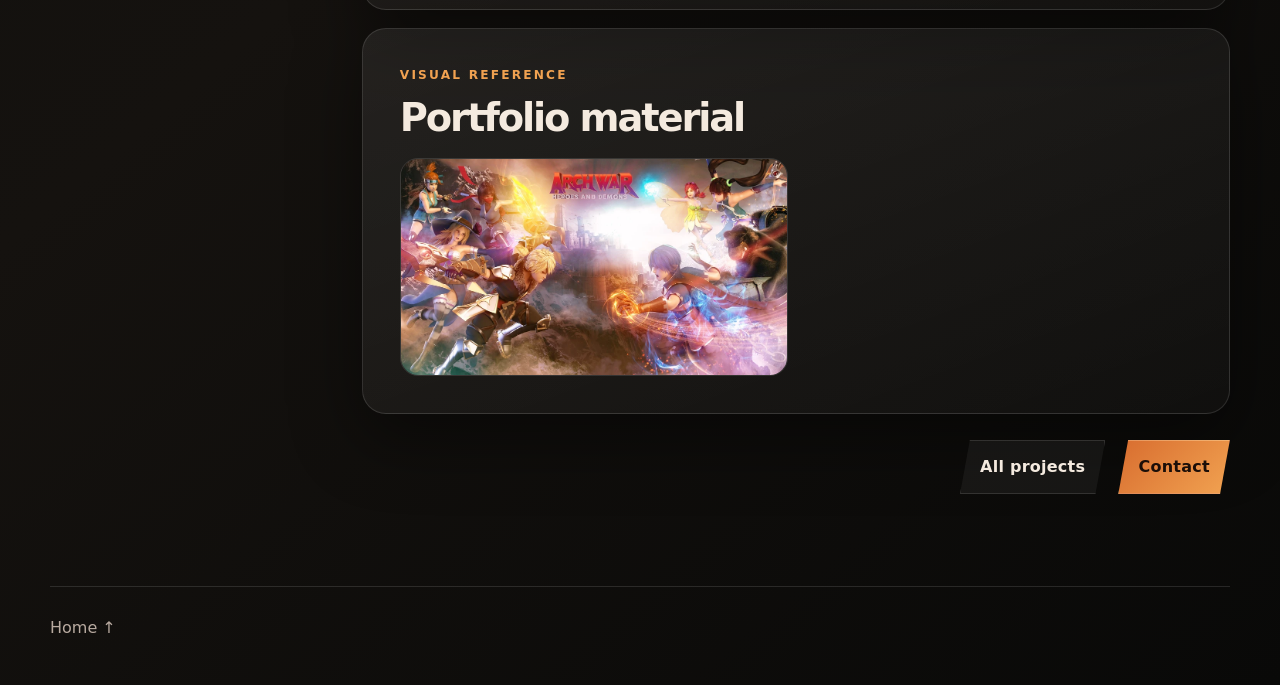
==== commit f484b918: "Add files via upload" ====
--- a/projects/archwar-heroes-and-demons.html
+++ b/projects/archwar-heroes-and-demons.html
@@ -111,7 +111,6 @@
   </main>
 
   <footer class="site-footer">
-    <p>© <span id="year"></span> Teoh Tze Chian.</p>
     <a href="../index.html#top">Home ↑</a>
   </footer>
 
